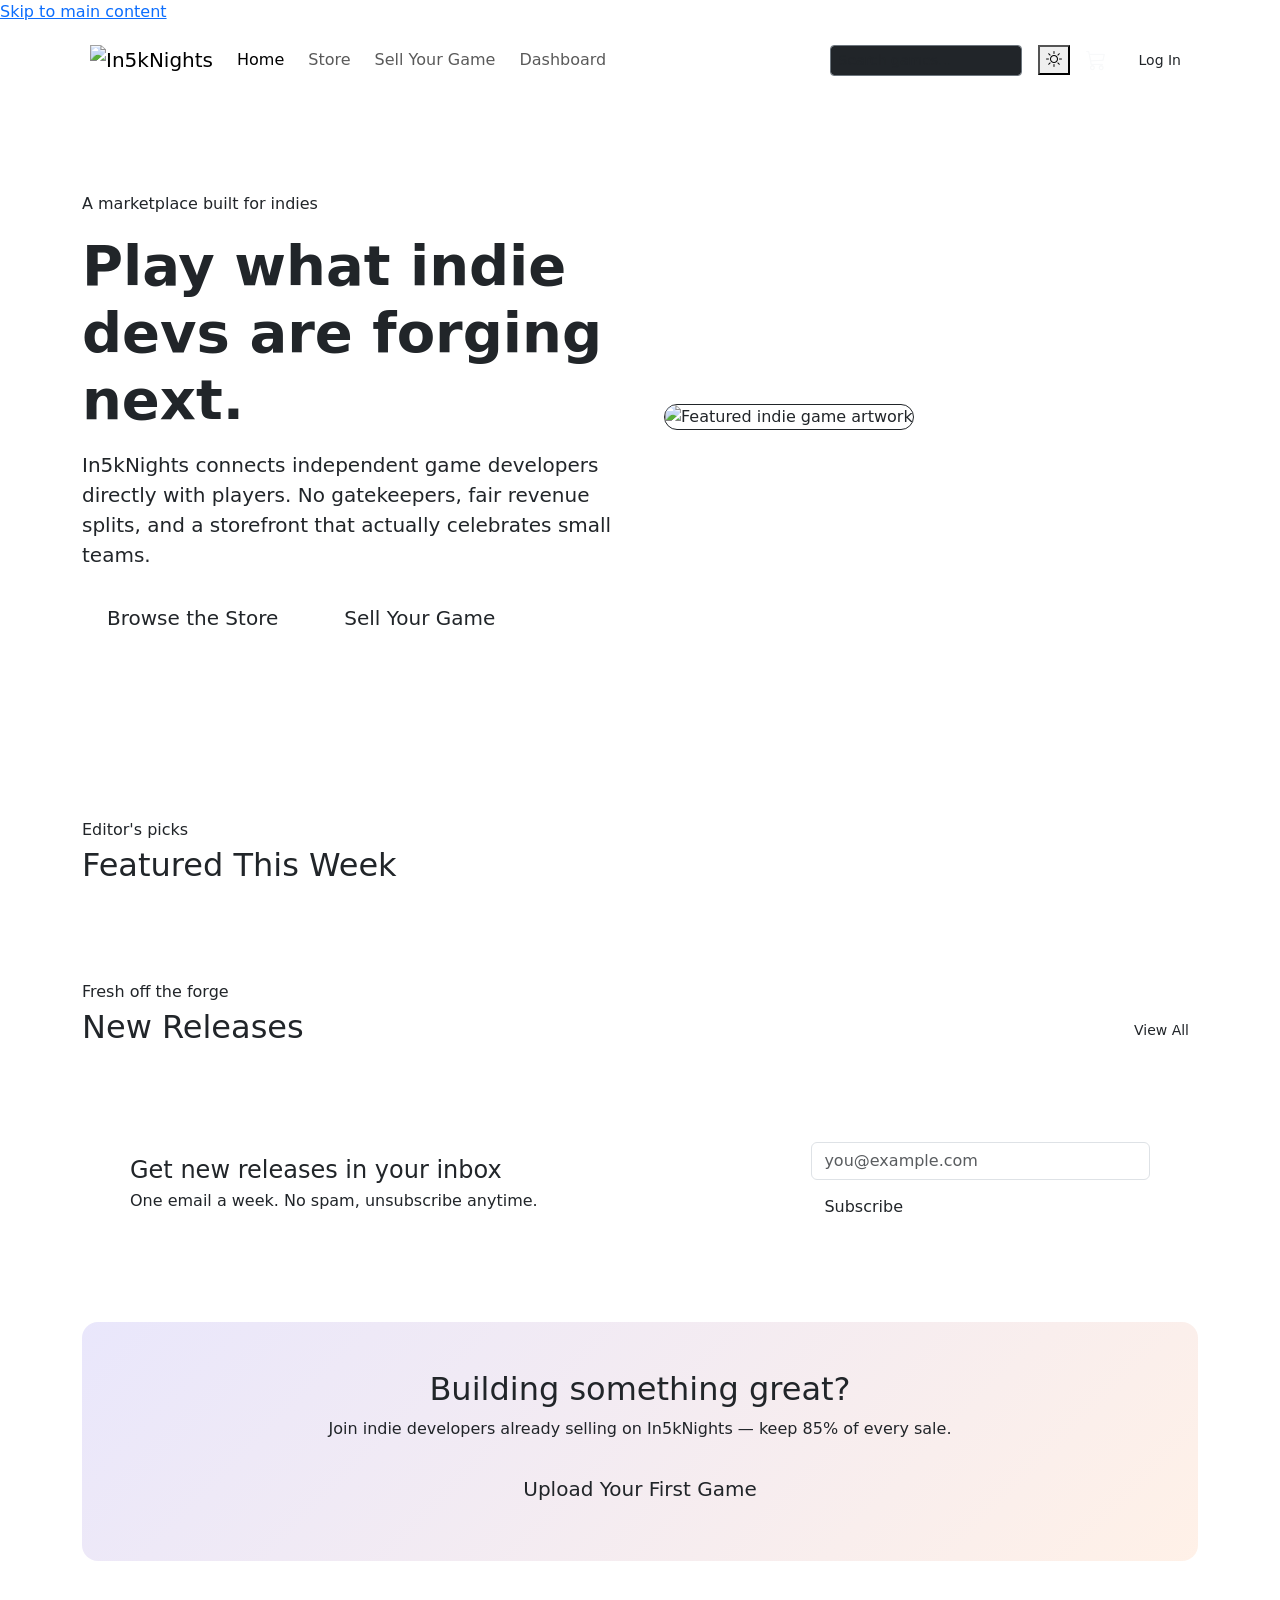
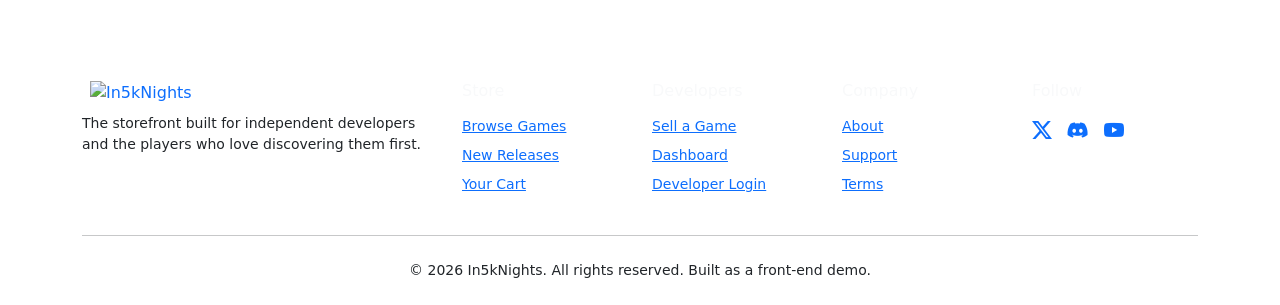
==== index.html @ 764c74d5 "Add files via upload" ====
<!--
  =============================================================
  FILE: index.html
  PURPOSE: Homepage for "In5kNights" — an indie game marketplace.
  Hero, category pills, a featured carousel, and a "New Releases"
  grid are all rendered from js/games-data.js by js/index.js so
  this file never has to be hand-edited when the catalog changes.
  =============================================================
-->
<!DOCTYPE html>
<html lang="en">
<head>
  <meta charset="UTF-8">
  <meta name="viewport" content="width=device-width, initial-scale=1.0">
  <title>In5kNights — Discover Indie Games</title>
  <meta name="description" content="In5kNights connects independent game developers directly with players. No gatekeepers, fair revenue splits.">

  <link href="https://cdn.jsdelivr.net/npm/bootstrap@5.3.3/dist/css/bootstrap.min.css" rel="stylesheet">
  <link rel="stylesheet" href="https://cdn.jsdelivr.net/npm/bootstrap-icons@1.11.3/font/bootstrap-icons.css">
  <link rel="preconnect" href="https://fonts.googleapis.com">
  <link href="https://fonts.googleapis.com/css2?family=Space+Grotesk:wght@500;600;700&family=Inter:wght@400;500;600&family=JetBrains+Mono:wght@500;600&display=swap" rel="stylesheet">
  <link rel="stylesheet" href="css/styles.css">

  <style>
    /* Page-specific: hero + carousel (only used here) */
    .hero-forge {
      background:
        radial-gradient(circle at 15% 20%, rgba(108, 92, 231, 0.25), transparent 45%),
        radial-gradient(circle at 85% 30%, rgba(255, 138, 61, 0.18), transparent 40%),
        var(--bg-base);
      border-bottom: 1px solid var(--border-subtle);
    }
  </style>
</head>
<body>
  <a href="#mainContent" class="skip-link">Skip to main content</a>

  <!-- =========================================================
       NAVBAR: sticky top navigation shared across every page.
       ========================================================= -->
  <nav class="navbar navbar-expand-lg navbar-forge sticky-top py-3">
    <div class="container">
      <a class="navbar-brand d-flex align-items-center gap-2" href="index.html">
        <img src="Images/mainlogo.png" alt="" class="brand-logo" aria-hidden="true">
        <img src="Images/mainname.png" alt="In5kNights" class="brand-wordmark">
      </a>
      <button class="navbar-toggler" type="button" data-bs-toggle="collapse" data-bs-target="#mainNav" aria-controls="mainNav" aria-expanded="false" aria-label="Toggle navigation">
        <span class="navbar-toggler-icon"></span>
      </button>
      <div class="collapse navbar-collapse" id="mainNav">
        <ul class="navbar-nav me-auto mb-2 mb-lg-0 gap-lg-2 mt-3 mt-lg-0">
          <li class="nav-item"><a class="nav-link active" aria-current="page" href="index.html">Home</a></li>
          <li class="nav-item"><a class="nav-link" href="store.html">Store</a></li>
          <li class="nav-item"><a class="nav-link" href="upload-game.html">Sell Your Game</a></li>
          <li class="nav-item"><a class="nav-link" href="dashboard.html">Dashboard</a></li>
        </ul>
        <form class="d-flex me-lg-3 mb-3 mb-lg-0" role="search" id="navSearchForm">
          <input class="form-control form-control-sm bg-dark text-light border-secondary" type="search" name="q" placeholder="Search games..." aria-label="Search">
        </form>
        <div class="d-flex align-items-center gap-3">
          <button type="button" id="themeToggleBtn" class="theme-toggle-btn" aria-label="Toggle light and dark theme"><i class="bi bi-sun"></i></button>
          <a href="cart.html" class="position-relative text-light" aria-label="View cart">
            <i class="bi bi-cart3 fs-5"></i>
            <span class="position-absolute top-0 start-100 translate-middle badge rounded-pill cart-badge" style="background-color: var(--accent-ember); font-size: 0.6rem;">2</span>
          </a>
          <a href="login.html" class="btn btn-forge btn-sm px-3">Log In</a>
        </div>
      </div>
    </div>
  </nav>

  <main id="mainContent">
    <!-- =========================================================
         HERO SECTION
         ========================================================= -->
    <header class="hero-forge py-5">
      <div class="container py-5">
        <div class="row align-items-center g-5">
          <div class="col-lg-6">
            <p class="eyebrow mb-3">A marketplace built for indies</p>
            <h1 class="display-4 fw-bold mb-3">Play what indie devs are forging next.</h1>
            <p class="fs-5 text-muted-custom mb-4">
              In5kNights connects independent game developers directly with players.
              No gatekeepers, fair revenue splits, and a storefront that actually
              celebrates small teams.
            </p>
            <div class="d-flex gap-3 flex-wrap">
              <a href="store.html" class="btn btn-forge btn-lg px-4">Browse the Store</a>
              <a href="upload-game.html" class="btn btn-outline-forge btn-lg px-4">Sell Your Game</a>
            </div>
          </div>
          <div class="col-lg-6">
            <img src="Images/featured-game-art.png"
              class="img-fluid rounded-4 border" style="border-color: var(--border-subtle) !important;"
              alt="Featured indie game artwork">
          </div>
        </div>
      </div>
    </header>

    <!-- =========================================================
         CATEGORY PILLS — generated by looping over the unique
         genres present in GAMES, so a new genre in the data file
         appears here automatically. Links straight into a
         pre-filtered store.html.
         ========================================================= -->
    <section class="container py-4">
      <div class="d-flex gap-2 overflow-auto pb-2" id="categoryPills"></div>
    </section>

    <!-- =========================================================
         FEATURED CAROUSEL — the 3 highest-rated published games,
         rendered from GAMES (loop) rather than hard-coded slides.
         ========================================================= -->
    <section class="container py-4">
      <p class="eyebrow mb-1">Editor's picks</p>
      <h2 class="mb-4">Featured This Week</h2>
      <div id="featuredCarousel" class="carousel slide rounded-4 overflow-hidden" data-bs-ride="carousel">
        <div class="carousel-indicators" id="featuredIndicators"></div>
        <div class="carousel-inner" id="featuredInner"></div>
        <button class="carousel-control-prev" type="button" data-bs-target="#featuredCarousel" data-bs-slide="prev">
          <span class="carousel-control-prev-icon" aria-hidden="true"></span>
          <span class="visually-hidden">Previous</span>
        </button>
        <button class="carousel-control-next" type="button" data-bs-target="#featuredCarousel" data-bs-slide="next">
          <span class="carousel-control-next-icon" aria-hidden="true"></span>
          <span class="visually-hidden">Next</span>
        </button>
      </div>
    </section>

    <!-- =========================================================
         NEW RELEASES GRID — loop-rendered from GAMES, sorted by
         release date. Adding a game with a newer date bumps the
         oldest one off this section automatically.
         ========================================================= -->
    <section class="container py-5">
      <div class="d-flex justify-content-between align-items-end mb-4">
        <div>
          <p class="eyebrow mb-1">Fresh off the forge</p>
          <h2 class="mb-0">New Releases</h2>
        </div>
        <a href="store.html?sort=newest" class="btn btn-outline-forge btn-sm">View All</a>
      </div>
      <div class="row row-cols-1 row-cols-sm-2 row-cols-lg-4 g-4" id="newReleasesGrid"></div>
    </section>

    <!-- =========================================================
         NEWSLETTER SIGNUP (feature) — client-validated email
         capture, no backend, confirms with a toast.
         ========================================================= -->
    <section class="container pb-5">
      <div class="panel p-4 p-md-5 d-flex flex-wrap justify-content-between align-items-center gap-4">
        <div>
          <h2 class="h4 mb-1">Get new releases in your inbox</h2>
          <p class="text-muted-custom mb-0">One email a week. No spam, unsubscribe anytime.</p>
        </div>
        <form id="newsletterForm" class="needs-validation d-flex gap-2 flex-wrap" novalidate style="max-width: 380px;">
          <input type="email" class="form-control" id="newsletterEmail" placeholder="you@example.com" required style="min-width: 220px;">
          <div class="invalid-feedback">Enter a valid email address.</div>
          <button type="submit" class="btn btn-forge">Subscribe</button>
        </form>
      </div>
    </section>

    <!-- =========================================================
         DEVELOPER CTA BANNER
         ========================================================= -->
    <section class="container pb-5">
      <div class="p-5 rounded-4 text-center"
        style="background: linear-gradient(135deg, rgba(108,92,231,0.15), rgba(255,138,61,0.12)); border: 1px solid var(--border-subtle);">
        <h2 class="mb-2">Building something great?</h2>
        <p class="text-muted-custom mb-4">Join indie developers already selling on In5kNights — keep 85% of every sale.</p>
        <a href="upload-game.html" class="btn btn-forge btn-lg px-4">Upload Your First Game</a>
      </div>
    </section>
  </main>

  <!-- =========================================================
       FOOTER (shared structure)
       ========================================================= -->
  <footer class="footer-forge pt-5 pb-4 mt-4">
    <div class="container">
      <div class="row g-4">
        <div class="col-lg-4">
          <a class="d-flex align-items-center gap-2 text-decoration-none mb-2" href="index.html">
            <img src="Images/mainlogo.png" alt="" class="brand-logo footer-brand-logo" aria-hidden="true">
            <img src="Images/mainname.png" alt="In5kNights" class="brand-wordmark footer-brand-wordmark">
          </a>
          <p class="small">The storefront built for independent developers and the players who love discovering them first.</p>
        </div>
        <div class="col-6 col-lg-2">
          <h6 class="text-light mb-3">Store</h6>
          <ul class="list-unstyled small">
            <li class="mb-2"><a href="store.html">Browse Games</a></li>
            <li class="mb-2"><a href="store.html?sort=newest">New Releases</a></li>
            <li class="mb-2"><a href="cart.html">Your Cart</a></li>
          </ul>
        </div>
        <div class="col-6 col-lg-2">
          <h6 class="text-light mb-3">Developers</h6>
          <ul class="list-unstyled small">
            <li class="mb-2"><a href="upload-game.html">Sell a Game</a></li>
            <li class="mb-2"><a href="dashboard.html">Dashboard</a></li>
            <li class="mb-2"><a href="login.html">Developer Login</a></li>
          </ul>
        </div>
        <div class="col-6 col-lg-2">
          <h6 class="text-light mb-3">Company</h6>
          <ul class="list-unstyled small">
            <li class="mb-2"><a href="#">About</a></li>
            <li class="mb-2"><a href="#">Support</a></li>
            <li class="mb-2"><a href="#">Terms</a></li>
          </ul>
        </div>
        <div class="col-6 col-lg-2">
          <h6 class="text-light mb-3">Follow</h6>
          <div class="d-flex gap-3 fs-5">
            <a href="#" aria-label="Twitter / X"><i class="bi bi-twitter-x"></i></a>
            <a href="#" aria-label="Discord"><i class="bi bi-discord"></i></a>
            <a href="#" aria-label="YouTube"><i class="bi bi-youtube"></i></a>
          </div>
        </div>
      </div>
      <hr class="my-4" style="border-color: var(--border-subtle);">
      <p class="small text-center mb-0">&copy; 2026 In5kNights. All rights reserved. Built as a front-end demo.</p>
    </div>
  </footer>

  <script src="https://cdn.jsdelivr.net/npm/bootstrap@5.3.3/dist/js/bootstrap.bundle.min.js"></script>
  <script src="js/games-data.js"></script>
  <script src="js/site.js"></script>
  <script src="js/index.js"></script>
</body>
</html>
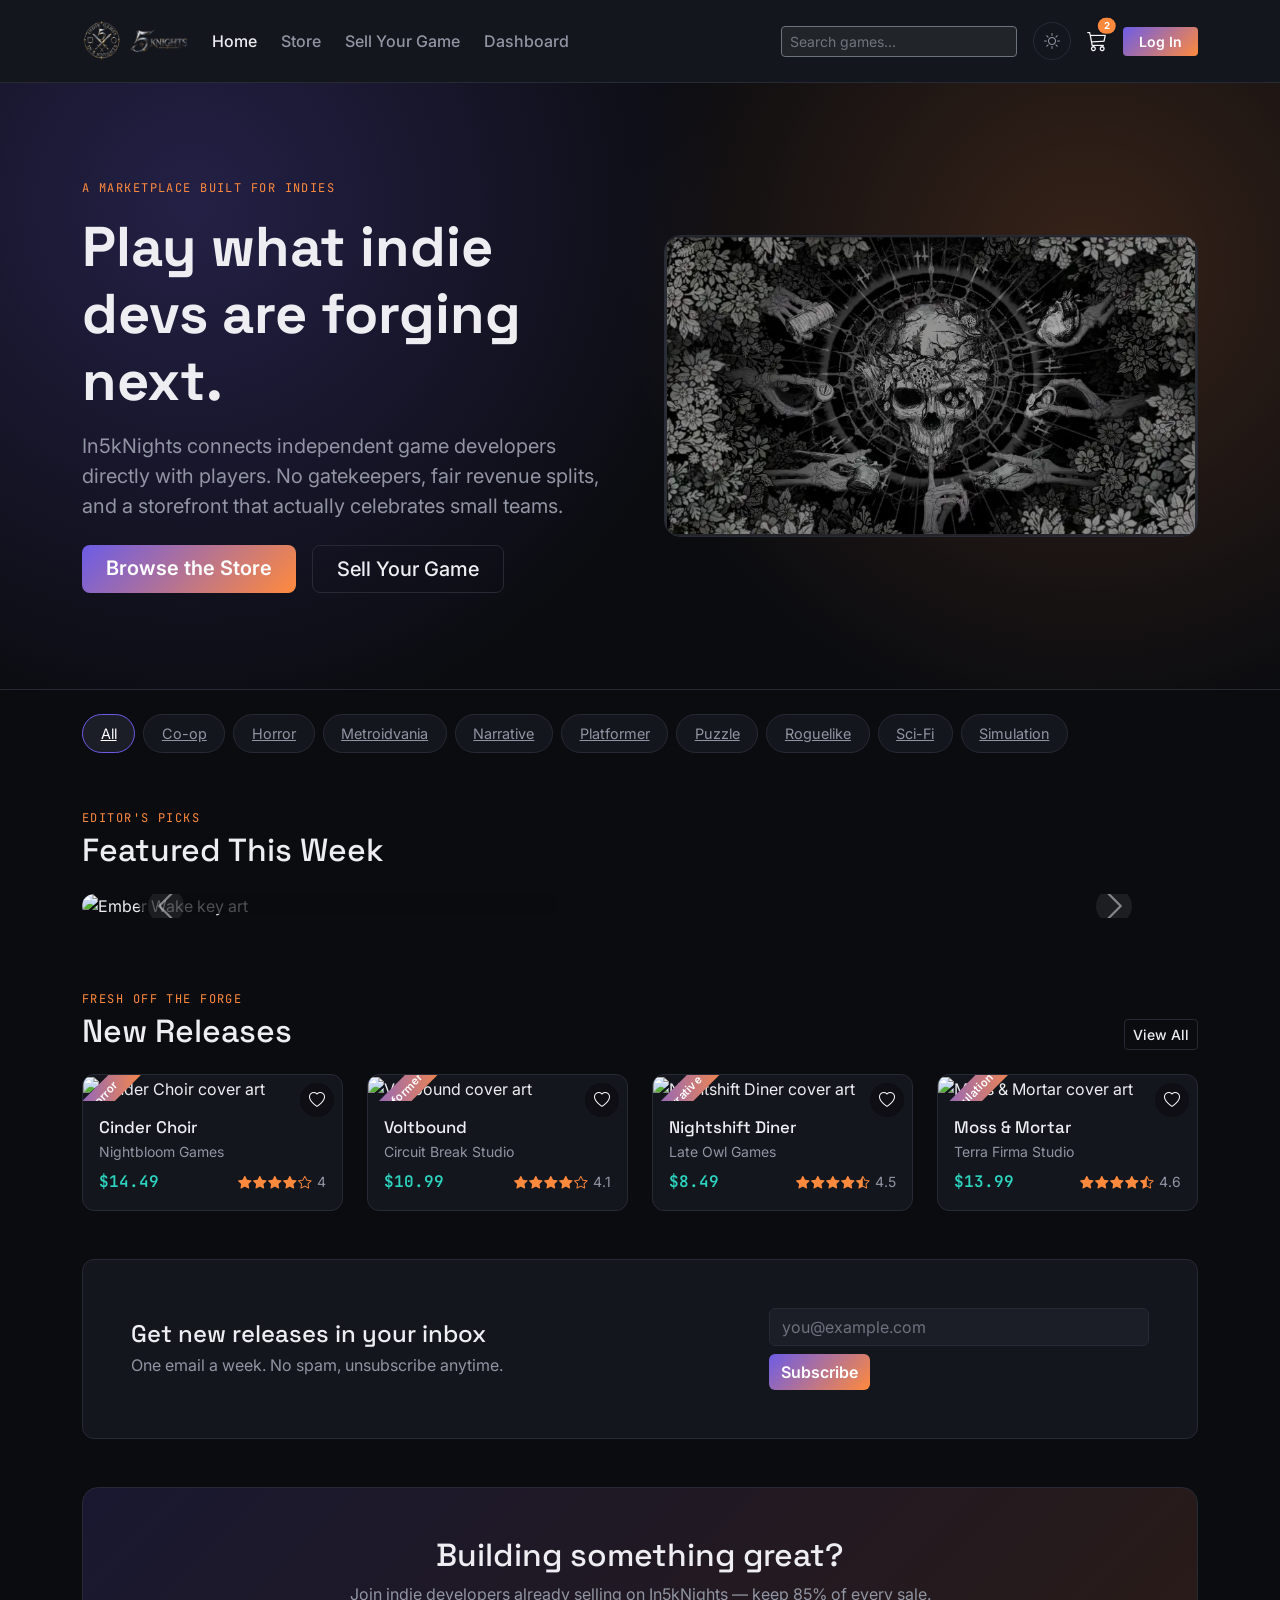
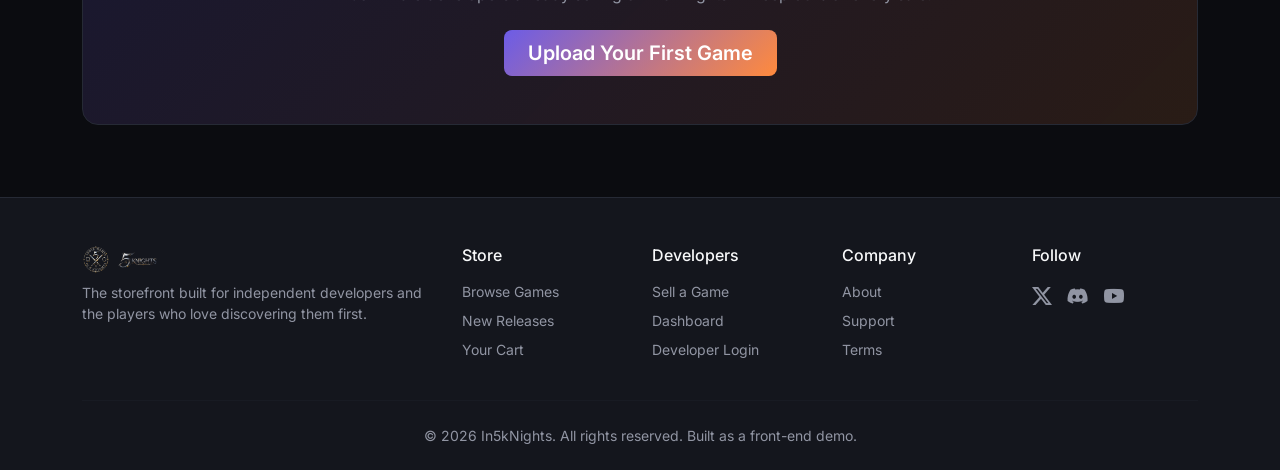
==== commit 86a2bcbc: "Update index.html" ====
--- a/index.html
+++ b/index.html
@@ -19,7 +19,7 @@
   <link rel="stylesheet" href="https://cdn.jsdelivr.net/npm/bootstrap-icons@1.11.3/font/bootstrap-icons.css">
   <link rel="preconnect" href="https://fonts.googleapis.com">
   <link href="https://fonts.googleapis.com/css2?family=Space+Grotesk:wght@500;600;700&family=Inter:wght@400;500;600&family=JetBrains+Mono:wght@500;600&display=swap" rel="stylesheet">
-  <link rel="stylesheet" href="css/styles.css">
+  <link rel="stylesheet" href="styles.css">
 
   <style>
     /* Page-specific: hero + carousel (only used here) */
@@ -41,8 +41,8 @@
   <nav class="navbar navbar-expand-lg navbar-forge sticky-top py-3">
     <div class="container">
       <a class="navbar-brand d-flex align-items-center gap-2" href="index.html">
-        <img src="Images/mainlogo.png" alt="" class="brand-logo" aria-hidden="true">
-        <img src="Images/mainname.png" alt="In5kNights" class="brand-wordmark">
+        <img src="mainlogo.png" alt="" class="brand-logo" aria-hidden="true">
+        <img src="mainname.png" alt="In5kNights" class="brand-wordmark">
       </a>
       <button class="navbar-toggler" type="button" data-bs-toggle="collapse" data-bs-target="#mainNav" aria-controls="mainNav" aria-expanded="false" aria-label="Toggle navigation">
         <span class="navbar-toggler-icon"></span>
@@ -90,7 +90,7 @@
             </div>
           </div>
           <div class="col-lg-6">
-            <img src="Images/featured-game-art.png"
+            <img src="featured-game-art.png"
               class="img-fluid rounded-4 border" style="border-color: var(--border-subtle) !important;"
               alt="Featured indie game artwork">
           </div>
@@ -184,8 +184,8 @@
       <div class="row g-4">
         <div class="col-lg-4">
           <a class="d-flex align-items-center gap-2 text-decoration-none mb-2" href="index.html">
-            <img src="Images/mainlogo.png" alt="" class="brand-logo footer-brand-logo" aria-hidden="true">
-            <img src="Images/mainname.png" alt="In5kNights" class="brand-wordmark footer-brand-wordmark">
+            <img src="mainlogo.png" alt="" class="brand-logo footer-brand-logo" aria-hidden="true">
+            <img src="mainname.png" alt="In5kNights" class="brand-wordmark footer-brand-wordmark">
           </a>
           <p class="small">The storefront built for independent developers and the players who love discovering them first.</p>
         </div>
@@ -228,8 +228,8 @@
   </footer>
 
   <script src="https://cdn.jsdelivr.net/npm/bootstrap@5.3.3/dist/js/bootstrap.bundle.min.js"></script>
-  <script src="js/games-data.js"></script>
-  <script src="js/site.js"></script>
-  <script src="js/index.js"></script>
+  <script src="games-data.js"></script>
+  <script src="site.js"></script>
+  <script src="index.js"></script>
 </body>
 </html>
--- a/styles.css
+++ b/styles.css
@@ -0,0 +1,256 @@
+/* =====================================================================
+   IN5KNIGHTS — SHARED STYLESHEET
+   Used by every page. Page-specific overrides live in a small <style>
+   block at the top of each HTML file (keeps this file the single
+   source of truth for the design system, per-page files stay lean).
+   ===================================================================== */
+
+/* ---------- Design tokens ---------- */
+:root {
+  --bg-base: #0b0c10;
+  --bg-surface: #14161d;
+  --bg-surface-alt: #1b1e27;
+  --border-subtle: #262a35;
+  --accent-violet: #6c5ce7;
+  --accent-ember: #ff8a3d;
+  --accent-teal: #2dd4bf;
+  --accent-red: #ff6b6b;
+  --text-primary: #ededf2;
+  --text-muted: #9195a3;
+  --font-display: 'Space Grotesk', sans-serif;
+  --font-body: 'Inter', sans-serif;
+  --font-mono: 'JetBrains Mono', monospace;
+}
+
+/* Light theme override — toggled by the theme switch in the navbar.
+   Same token names, different values, so every component below just
+   works without any extra selectors. */
+[data-theme="light"] {
+  --bg-base: #f5f5f7;
+  --bg-surface: #ffffff;
+  --bg-surface-alt: #eceef2;
+  --border-subtle: #dcdfe6;
+  --text-primary: #14161d;
+  --text-muted: #5b5f6b;
+}
+
+* { scrollbar-color: var(--border-subtle) var(--bg-base); }
+
+body {
+  background-color: var(--bg-base);
+  color: var(--text-primary);
+  font-family: var(--font-body);
+  transition: background-color 0.2s ease, color 0.2s ease;
+}
+
+h1, h2, h3, h4, h5, .brand-font { font-family: var(--font-display); }
+.mono, .price-tag { font-family: var(--font-mono); }
+.text-muted-custom { color: var(--text-muted) !important; }
+a { transition: color 0.15s ease; }
+
+/* ---------- Skip link (accessibility) ---------- */
+.skip-link {
+  position: absolute; left: -9999px; top: 0; z-index: 2000;
+  background: var(--accent-violet); color: #fff; padding: 0.6rem 1rem; border-radius: 0 0 8px 0;
+}
+.skip-link:focus { left: 0; }
+
+/* ---------- Navbar ---------- */
+.navbar-forge { background-color: var(--bg-surface); border-bottom: 1px solid var(--border-subtle); }
+.navbar-forge .nav-link { color: var(--text-muted); font-weight: 500; }
+.navbar-forge .nav-link.active, .navbar-forge .nav-link:hover { color: var(--text-primary); }
+
+/* Brand mark: gradient "spark" square + wordmark. Used instead of the
+   missing Images/mainlogo.png + Images/mainname.png files. */
+.forge-spark {
+  display: inline-block; width: 28px; height: 28px; border-radius: 8px;
+  background: linear-gradient(135deg, var(--accent-violet), var(--accent-ember));
+  box-shadow: 0 0 16px rgba(108, 92, 231, 0.45);
+  flex-shrink: 0;
+}
+.navbar-brand { color: var(--text-primary) !important; font-size: 1.15rem; }
+.brand-logo { height: 40px; width: auto; }
+.brand-wordmark { height: 24px; width: auto; }
+.footer-forge .brand-logo, .footer-brand-logo { height: 28px; }
+.footer-forge .brand-wordmark, .footer-brand-wordmark { height: 16px; }
+
+/* Theme toggle switch */
+.theme-toggle-btn {
+  background: transparent; border: 1px solid var(--border-subtle); color: var(--text-muted);
+  border-radius: 999px; width: 38px; height: 38px; display: inline-flex; align-items: center; justify-content: center;
+}
+.theme-toggle-btn:hover { color: var(--text-primary); border-color: var(--accent-violet); }
+
+/* ---------- Buttons ---------- */
+.btn-forge { background: linear-gradient(135deg, var(--accent-violet), var(--accent-ember)); color: #fff; font-weight: 600; border: none; }
+.btn-forge:hover, .btn-forge:focus { color: #fff; opacity: 0.92; }
+.btn-forge:disabled { opacity: 0.5; }
+.btn-outline-forge { border: 1px solid var(--border-subtle); color: var(--text-primary); font-weight: 500; background: transparent; }
+.btn-outline-forge:hover { border-color: var(--accent-violet); color: var(--text-primary); background-color: var(--bg-surface-alt); }
+.btn-outline-forge.active-filter { border-color: var(--accent-violet); background-color: var(--bg-surface-alt); color: var(--text-primary); }
+
+/* ---------- Shared surfaces ---------- */
+.panel { background-color: var(--bg-surface); border: 1px solid var(--border-subtle); border-radius: 12px; }
+.eyebrow { font-family: var(--font-mono); font-size: 0.75rem; letter-spacing: 0.12em; text-transform: uppercase; color: var(--accent-ember); }
+.price-tag { color: var(--accent-teal); font-weight: 600; }
+.price-tag.was-price { color: var(--text-muted); text-decoration: line-through; font-weight: 500; font-size: 0.85em; }
+
+/* ---------- Game card (store grid, homepage, related games) ---------- */
+.game-card { background-color: var(--bg-surface); border: 1px solid var(--border-subtle); border-radius: 12px; overflow: hidden; transition: transform 0.15s ease, border-color 0.15s ease; height: 100%; position: relative; }
+.game-card:hover { transform: translateY(-4px); border-color: var(--accent-violet); }
+.game-card .card-img-top { aspect-ratio: 16 / 9; object-fit: cover; }
+.game-card .card-title { font-family: var(--font-display); font-size: 1.05rem; }
+.card-img-wrap { position: relative; overflow: hidden; }
+.cartridge-badge {
+  position: absolute; top: 10px; left: -32px; transform: rotate(-45deg);
+  background: linear-gradient(135deg, var(--accent-violet), var(--accent-ember));
+  color: #fff; font-size: 0.7rem; font-weight: 600; padding: 3px 34px; letter-spacing: 0.03em;
+}
+/* Wishlist heart overlay on card art */
+.card-wishlist-btn {
+  position: absolute; top: 8px; right: 8px; z-index: 2;
+  width: 34px; height: 34px; border-radius: 50%; border: none;
+  background: rgba(11, 12, 16, 0.65); color: #fff; display: flex; align-items: center; justify-content: center;
+  backdrop-filter: blur(2px);
+}
+.card-wishlist-btn.active { color: var(--accent-ember); }
+.card-wishlist-btn:hover { background: rgba(11, 12, 16, 0.85); }
+/* Quick add-to-cart overlay, revealed on hover/focus */
+.card-quick-add {
+  position: absolute; inset: auto 0 0 0; padding: 0.5rem;
+  background: linear-gradient(to top, rgba(11,12,16,0.92), transparent);
+  opacity: 0; transform: translateY(6px); transition: opacity 0.15s ease, transform 0.15s ease;
+}
+.game-card:hover .card-quick-add, .game-card:focus-within .card-quick-add { opacity: 1; transform: translateY(0); }
+.star-rating { color: var(--accent-ember); font-size: 0.85rem; letter-spacing: 1px; }
+.empty-state { border: 1px dashed var(--border-subtle); border-radius: 12px; color: var(--text-muted); }
+
+/* ---------- Category pills ---------- */
+.category-pill {
+  background-color: var(--bg-surface); border: 1px solid var(--border-subtle); color: var(--text-muted);
+  border-radius: 999px; padding: 0.5rem 1.1rem; font-size: 0.9rem; white-space: nowrap;
+}
+.category-pill:hover, .category-pill.active { color: #fff; border-color: var(--accent-violet); background-color: var(--bg-surface-alt); }
+
+/* ---------- Footer ---------- */
+.footer-forge { background-color: var(--bg-surface); border-top: 1px solid var(--border-subtle); color: var(--text-muted); }
+.footer-forge a { color: var(--text-muted); text-decoration: none; }
+.footer-forge a:hover { color: var(--text-primary); }
+
+/* ---------- Forms ---------- */
+.form-control, .form-select {
+  background-color: var(--bg-surface-alt); border: 1px solid var(--border-subtle); color: var(--text-primary);
+}
+.form-control:focus, .form-select:focus {
+  background-color: var(--bg-surface-alt); color: var(--text-primary);
+  border-color: var(--accent-violet); box-shadow: 0 0 0 0.2rem rgba(108, 92, 231, 0.25);
+}
+.form-control::placeholder { color: var(--text-muted); opacity: 0.7; }
+.form-label { font-weight: 500; font-size: 0.92rem; }
+.form-text { color: var(--text-muted); }
+.form-range::-webkit-slider-thumb { background: var(--accent-violet); }
+.form-range::-moz-range-thumb { background: var(--accent-violet); }
+.was-validated .form-control:invalid, .form-control.is-invalid { border-color: var(--accent-red); }
+.was-validated .form-control:valid, .form-control.is-valid { border-color: var(--accent-teal); }
+.invalid-feedback { color: var(--accent-red); }
+.valid-feedback { color: var(--accent-teal); }
+
+/* Password strength meter */
+.pw-strength-track { height: 4px; border-radius: 2px; background: var(--bg-surface-alt); overflow: hidden; }
+.pw-strength-fill { height: 100%; width: 0%; transition: width 0.2s ease, background-color 0.2s ease; }
+
+/* Tag input chips (upload-game) */
+.tag-chip {
+  display: inline-flex; align-items: center; gap: 0.4rem;
+  background-color: var(--bg-surface-alt); border: 1px solid var(--border-subtle);
+  color: var(--text-primary); border-radius: 999px; padding: 0.25rem 0.5rem 0.25rem 0.75rem; font-size: 0.85rem;
+}
+.tag-chip button { background: none; border: none; color: var(--text-muted); line-height: 1; padding: 0; }
+.tag-chip button:hover { color: var(--accent-red); }
+
+/* Drag/drop zone */
+.drop-zone { border: 2px dashed var(--border-subtle); border-radius: 12px; background-color: var(--bg-surface-alt); color: var(--text-muted); transition: border-color 0.15s ease, background-color 0.15s ease; }
+.drop-zone:hover, .drop-zone.drag-over { border-color: var(--accent-violet); background-color: rgba(108, 92, 231, 0.08); }
+.thumb-preview { width: 90px; height: 56px; object-fit: cover; border-radius: 6px; border: 1px solid var(--border-subtle); }
+.step-num { width: 28px; height: 28px; border-radius: 50%; background-color: var(--bg-surface-alt); border: 1px solid var(--border-subtle); color: var(--text-muted); font-family: var(--font-mono); font-size: 0.8rem; }
+
+/* ---------- Store: filter sidebar / toolbar / pagination ---------- */
+.filter-panel { background-color: var(--bg-surface); border: 1px solid var(--border-subtle); border-radius: 12px; }
+.filter-panel .form-check-label { color: var(--text-muted); font-size: 0.92rem; }
+.filter-panel h6 { font-family: var(--font-display); font-size: 0.85rem; letter-spacing: 0.04em; text-transform: uppercase; }
+.toolbar { background-color: var(--bg-surface); border: 1px solid var(--border-subtle); border-radius: 12px; }
+.page-link { background-color: var(--bg-surface); border-color: var(--border-subtle); color: var(--text-muted); }
+.page-link:hover { background-color: var(--bg-surface-alt); color: var(--text-primary); }
+.page-item.active .page-link { background-color: var(--accent-violet); border-color: var(--accent-violet); color: #fff; }
+.page-item.disabled .page-link { opacity: 0.45; }
+
+/* ---------- Cart ---------- */
+.cart-item { border-bottom: 1px solid var(--border-subtle); }
+.cart-item:last-child { border-bottom: none; }
+.cart-item img { width: 96px; height: 60px; object-fit: cover; border-radius: 8px; }
+.summary-row { display: flex; justify-content: space-between; padding: 0.4rem 0; color: var(--text-muted); }
+.summary-row.discount-row { color: var(--accent-teal); }
+.summary-row.total { color: var(--text-primary); font-weight: 700; font-size: 1.15rem; border-top: 1px solid var(--border-subtle); margin-top: 0.5rem; padding-top: 0.75rem; }
+
+/* ---------- Dashboard ---------- */
+.stat-card { background-color: var(--bg-surface); border: 1px solid var(--border-subtle); border-radius: 12px; }
+.stat-value { font-family: var(--font-mono); font-size: 1.9rem; font-weight: 600; }
+.stat-delta { font-size: 0.8rem; }
+.stat-delta.up { color: var(--accent-teal); }
+.stat-delta.down { color: var(--accent-red); }
+.table-forge { color: var(--text-primary); border-color: var(--border-subtle); vertical-align: middle; }
+.table-forge thead { color: var(--text-muted); font-size: 0.8rem; text-transform: uppercase; letter-spacing: 0.04em; }
+.table-forge > :not(caption) > * > * { background-color: var(--bg-surface); border-bottom-color: var(--border-subtle); }
+.table-forge tbody tr:hover > * { background-color: var(--bg-surface-alt); }
+.table-forge th[data-sort-key] { cursor: pointer; user-select: none; }
+.table-forge th[data-sort-key]:hover { color: var(--text-primary); }
+.table-forge th[data-sort-key] .bi { opacity: 0.35; font-size: 0.75rem; }
+.table-forge th[data-sort-key].sort-active .bi { opacity: 1; color: var(--accent-violet); }
+.game-thumb { width: 64px; height: 40px; object-fit: cover; border-radius: 6px; }
+.status-pill { font-size: 0.72rem; padding: 0.25rem 0.6rem; border-radius: 999px; font-weight: 600; }
+.status-published { background-color: rgba(45, 212, 191, 0.15); color: var(--accent-teal); }
+.status-pending { background-color: rgba(255, 138, 61, 0.15); color: var(--accent-ember); }
+.status-draft { background-color: rgba(145, 149, 163, 0.15); color: var(--text-muted); }
+.status-chip { border: 1px solid var(--border-subtle); background: transparent; color: var(--text-muted); border-radius: 999px; padding: 0.3rem 0.85rem; font-size: 0.82rem; }
+.status-chip.active { border-color: var(--accent-violet); background: var(--bg-surface-alt); color: var(--text-primary); }
+
+/* ---------- Game details ---------- */
+.thumb-strip img { width: 90px; height: 56px; object-fit: cover; border-radius: 6px; border: 2px solid var(--border-subtle); cursor: pointer; opacity: 0.7; }
+.thumb-strip img.active { border-color: var(--accent-violet); opacity: 1; }
+.accordion-item { background-color: var(--bg-surface); border-color: var(--border-subtle); }
+.accordion-button { background-color: var(--bg-surface); color: var(--text-primary); font-weight: 600; }
+.accordion-button:not(.collapsed) { background-color: var(--bg-surface-alt); color: var(--accent-ember); box-shadow: none; }
+.accordion-button::after { filter: invert(1); }
+[data-theme="light"] .accordion-button::after { filter: none; }
+.accordion-body { color: var(--text-muted); }
+.dev-avatar { width: 48px; height: 48px; border-radius: 10px; background: linear-gradient(135deg, var(--accent-violet), var(--accent-ember)); flex-shrink: 0; }
+.review-item { border-bottom: 1px solid var(--border-subtle); }
+.review-item:last-child { border-bottom: none; }
+
+/* ---------- Login/signup ---------- */
+.nav-tabs { border-bottom: 1px solid var(--border-subtle); }
+.nav-tabs .nav-link { color: var(--text-muted); border: none; font-weight: 600; }
+.nav-tabs .nav-link.active { color: var(--text-primary); background: transparent; border-bottom: 2px solid var(--accent-violet); }
+.account-toggle .btn-check:checked + .btn-toggle { background: linear-gradient(135deg, var(--accent-violet), var(--accent-ember)); color: #fff; border-color: transparent; }
+.btn-toggle { background-color: var(--bg-surface-alt); border: 1px solid var(--border-subtle); color: var(--text-muted); font-weight: 500; }
+.divider-line { border-color: var(--border-subtle); }
+
+/* ---------- Toasts + back-to-top (shared widgets, injected by JS) ---------- */
+.toast { background-color: var(--bg-surface); border: 1px solid var(--border-subtle); color: var(--text-primary); }
+.toast .btn-close { filter: invert(1); }
+[data-theme="light"] .toast .btn-close { filter: none; }
+#backToTopBtn {
+  position: fixed; bottom: 1.5rem; right: 1.5rem; z-index: 1040;
+  width: 44px; height: 44px; border-radius: 50%; border: 1px solid var(--border-subtle);
+  background: var(--bg-surface); color: var(--text-primary); display: none; align-items: center; justify-content: center;
+  box-shadow: 0 4px 14px rgba(0,0,0,0.3);
+}
+#backToTopBtn.show { display: flex; }
+
+/* Reduced motion respected */
+@media (prefers-reduced-motion: reduce) {
+  .game-card, .game-card:hover, .card-quick-add, #backToTopBtn { transition: none !important; transform: none !important; }
+}
+
+/* Carousel control tint */
+.carousel-control-prev-icon, .carousel-control-next-icon { background-color: rgba(255,255,255,0.15); border-radius: 50%; padding: 18px; }
